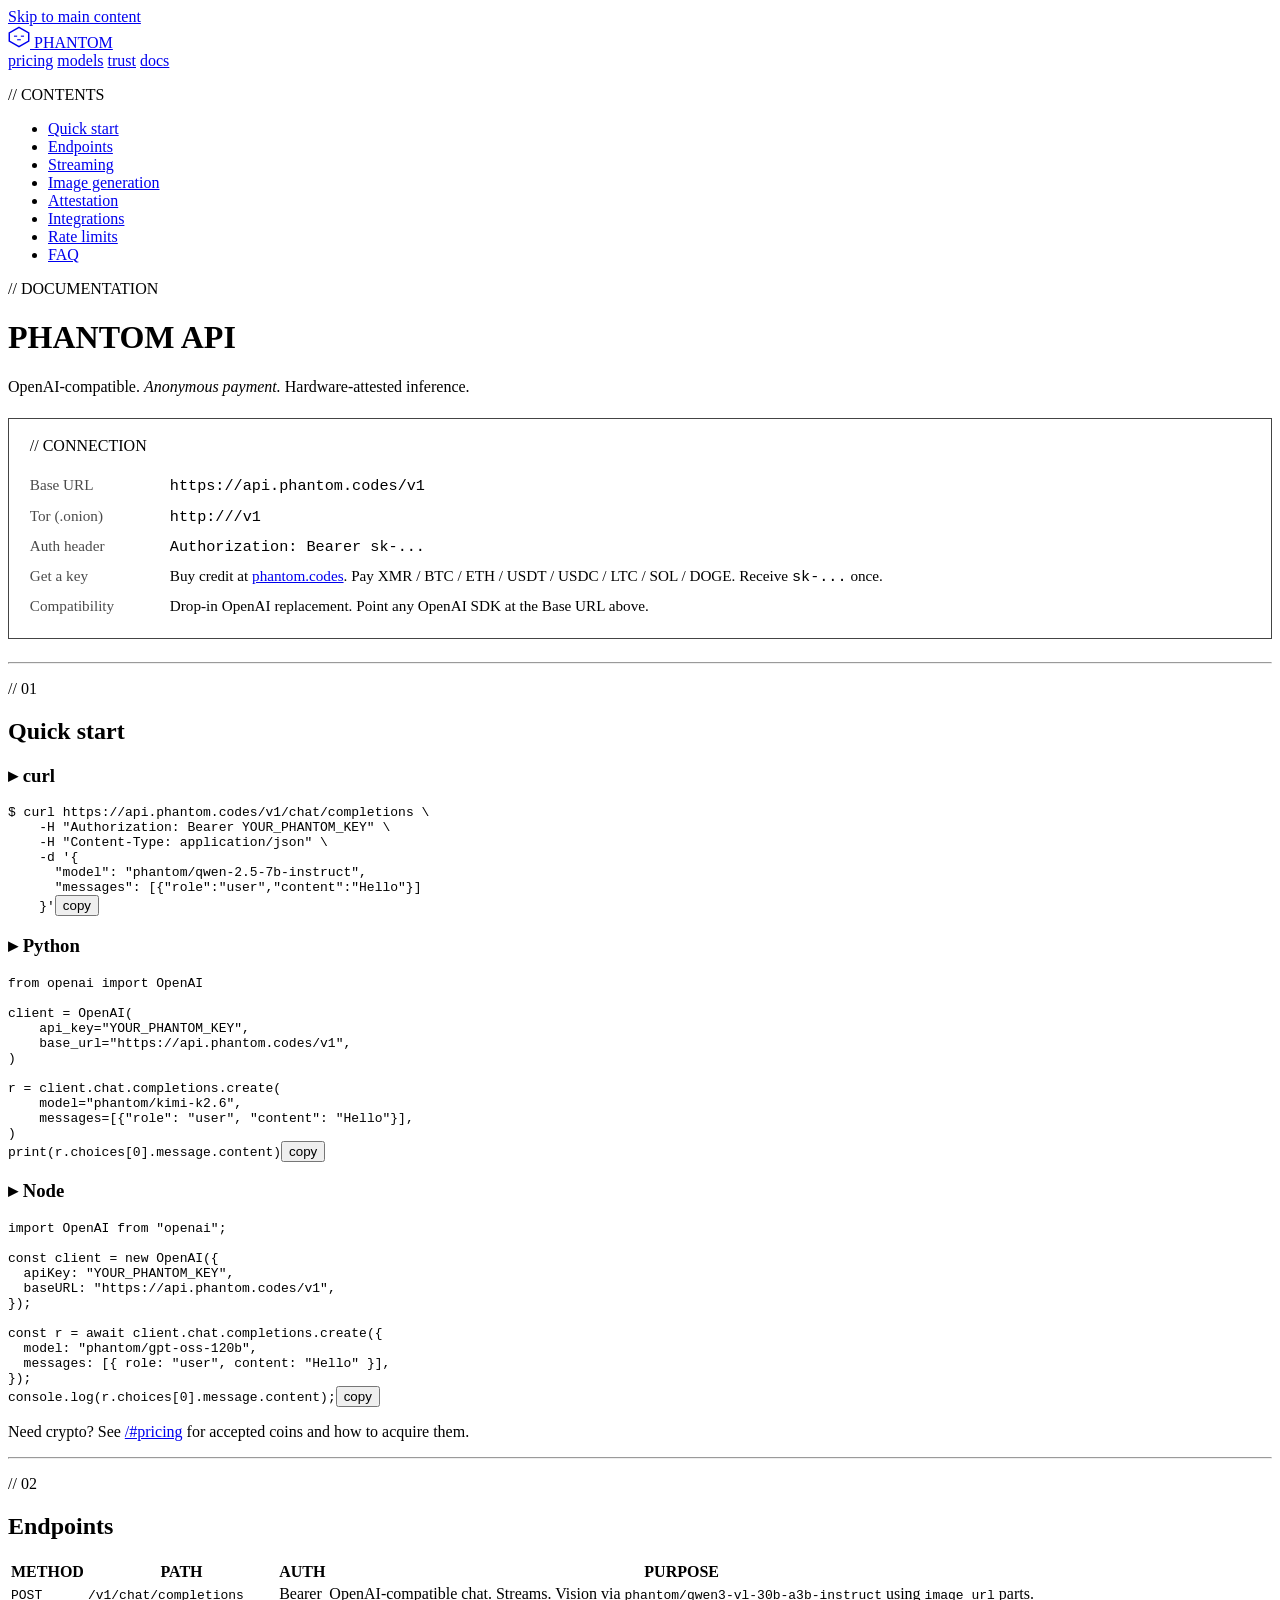
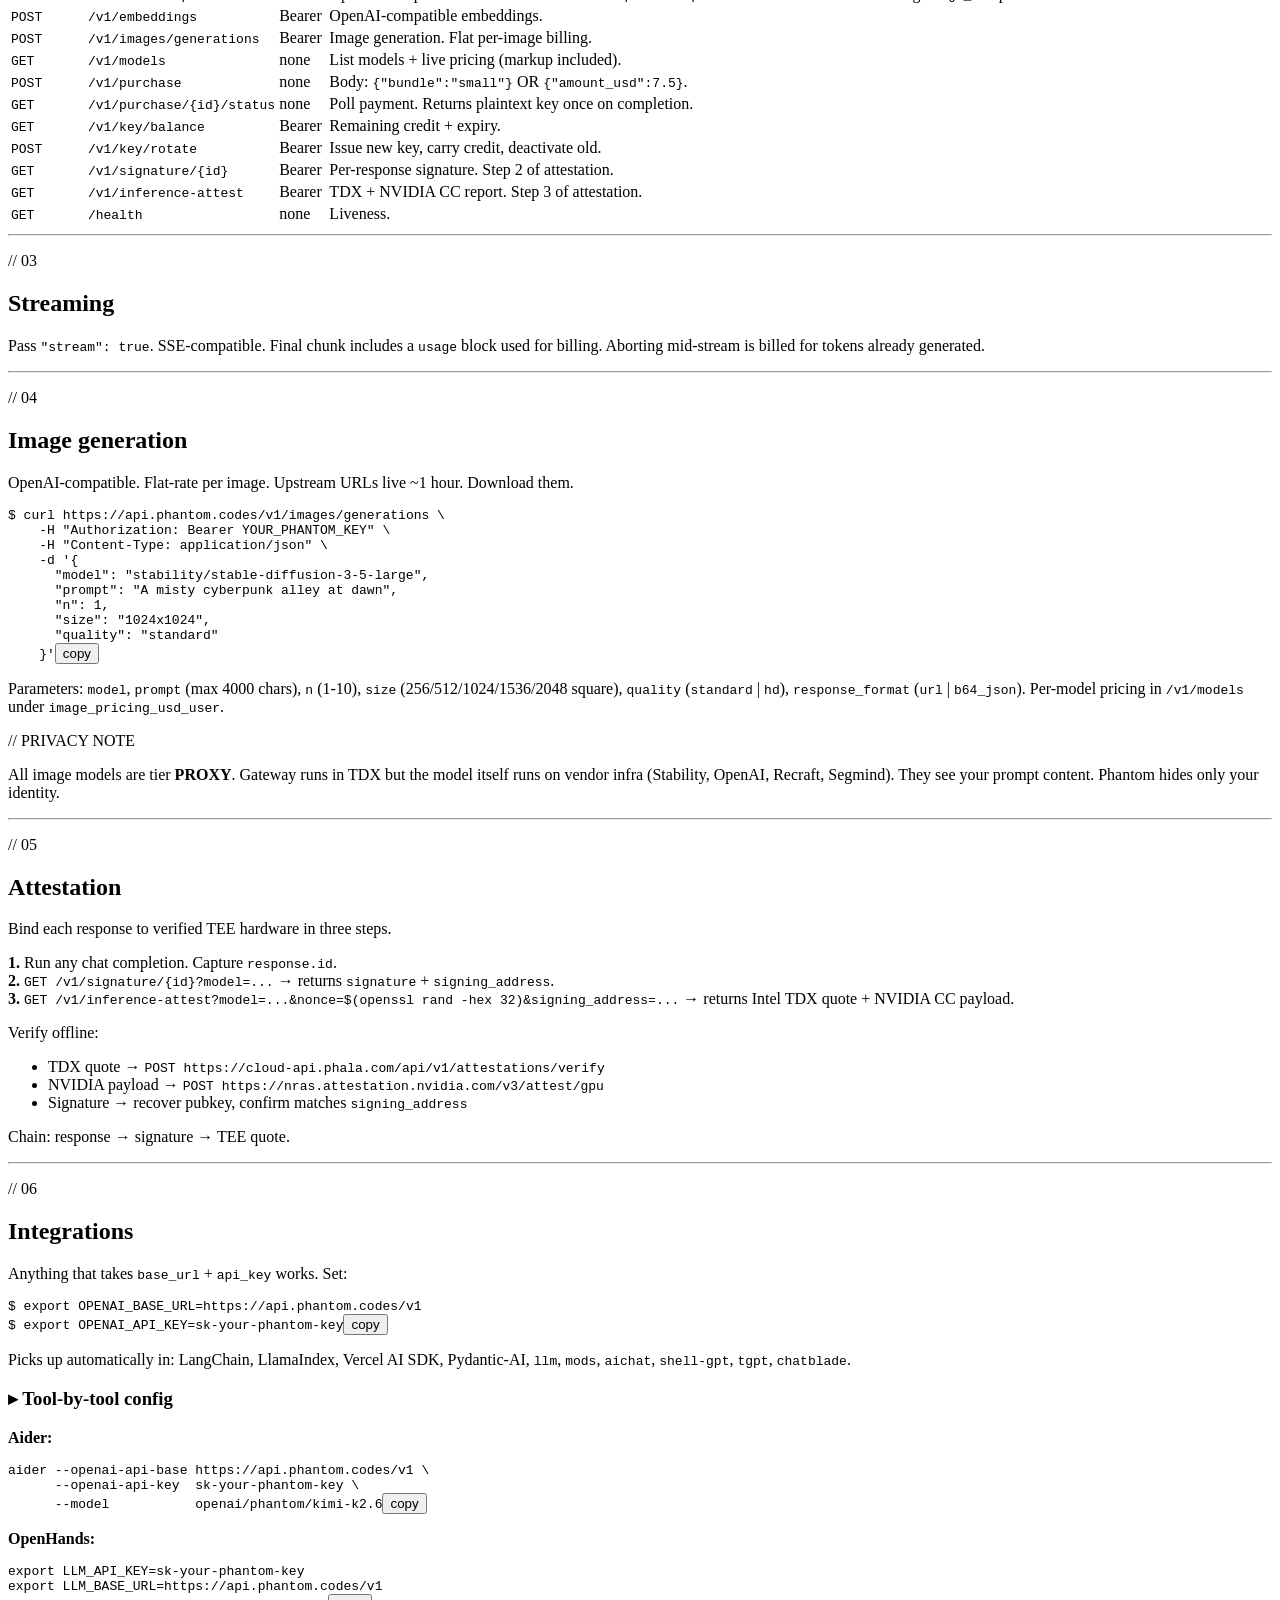
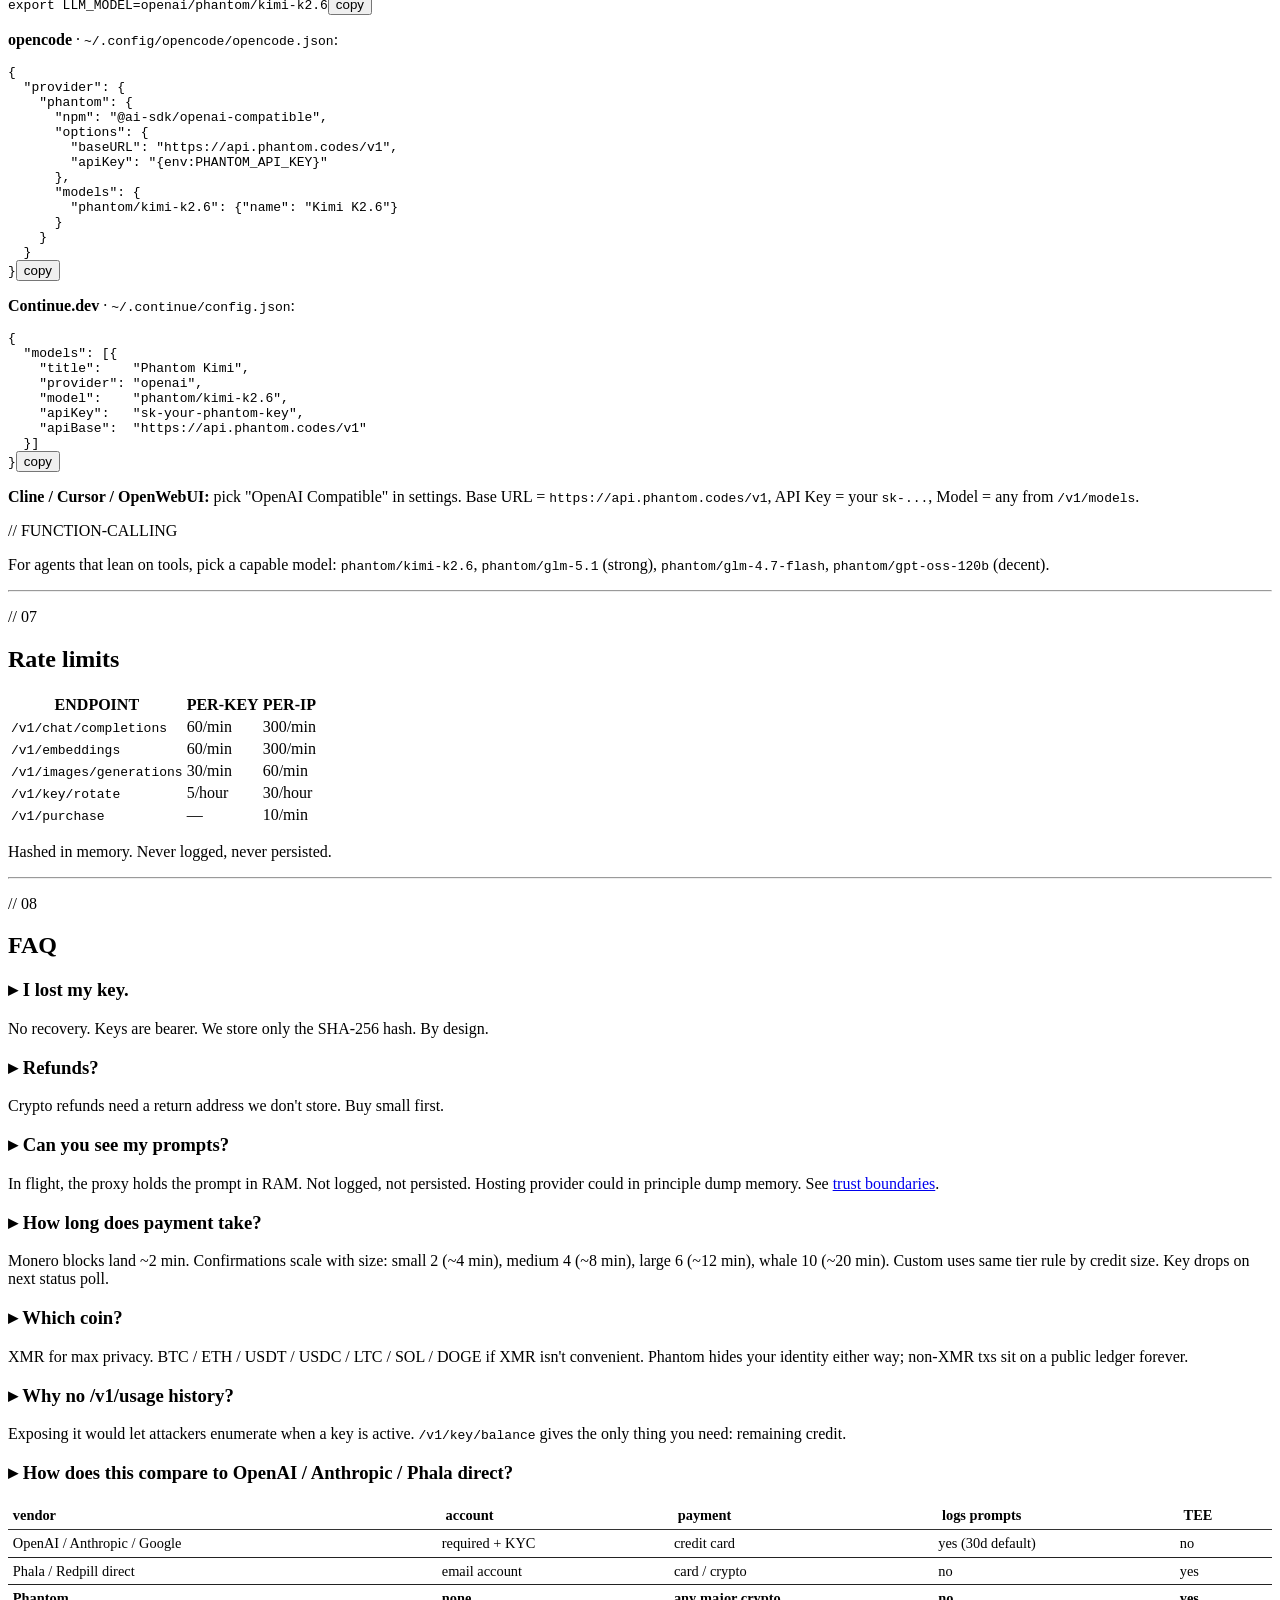
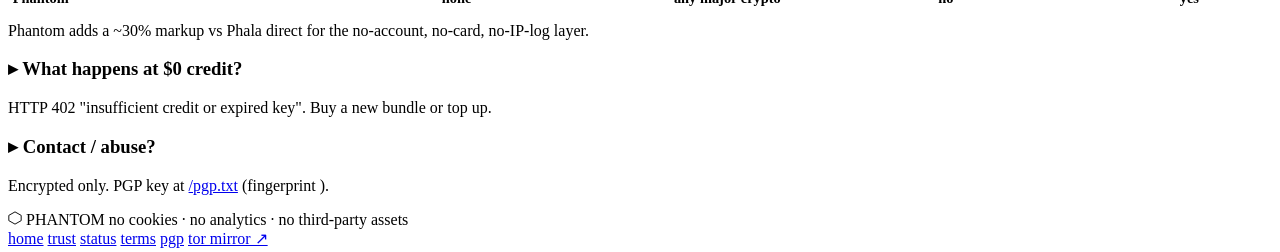
==== frontend/docs.html @ 1135050c "initial public release OpenAI-compatible anonymous AI inference proxy. Pay any major crypto, get an " ====
<!doctype html>
<html lang="en">
<head>
<meta charset="utf-8">
<meta name="viewport" content="width=device-width,initial-scale=1">
<meta name="referrer" content="no-referrer">
<meta name="theme-color" content="#0a0a0c">
<title>PHANTOM // docs</title>
<meta name="description" content="Phantom API documentation. OpenAI-compatible. Curated TEE-attested models. Pay any major crypto.">
<meta property="og:type" content="website">
<meta property="og:url" content="https://phantom.codes/docs.html">
<meta property="og:title" content="PHANTOM // docs">
<meta property="og:description" content="OpenAI-compatible API. Curated TEE-attested models. Pay XMR, BTC, ETH, USDT, USDC.">
<meta property="og:image" content="https://phantom.codes/og.png">
<meta property="og:image:width" content="1200">
<meta property="og:image:height" content="630">
<meta name="twitter:card" content="summary_large_image">
<meta name="twitter:title" content="PHANTOM // docs">
<meta name="twitter:description" content="OpenAI-compatible API. Curated TEE-attested models. Pay any major crypto.">
<meta name="twitter:image" content="https://phantom.codes/og.png">
<link rel="icon" type="image/svg+xml" href="/favicon.svg">
<link rel="canonical" href="https://phantom.codes/docs.html">
<link rel="stylesheet" href="/style.css?v=8">
</head>
<body>

<a class="skip-link" href="#main-content">Skip to main content</a>

<div class="scanlines" aria-hidden="true"></div>

<!-- ─── Top bar ─── -->
<nav class="topbar">
  <a href="/" class="brand" aria-label="Phantom home">
    <svg class="logo-mark" viewBox="0 0 24 24" width="22" height="22" aria-hidden="true">
      <path d="M12 1.5 L22.6 7.5 L22.6 16.5 L12 22.5 L1.4 16.5 L1.4 7.5 Z"
            fill="none" stroke="currentColor" stroke-width="1.6" stroke-linejoin="miter"/>
      <rect x="6.5" y="10.5" width="3.5" height="1.2" fill="currentColor"/>
      <rect x="14" y="10.5" width="3.5" height="1.2" fill="currentColor"/>
      <path d="M10 15 L14 15" stroke="currentColor" stroke-width="1.2"/>
    </svg>
    <span class="brand-text">PHANTOM</span>
  </a>
  <div class="navlinks">
    <a href="/#pricing">pricing</a>
    <a href="/#models">models</a>
    <a href="/#trust">trust</a>
    <a href="/docs.html">docs</a>
  </div>
</nav>

<!-- ─── Docs layout ─── -->
<div class="docs-layout">

  <!-- Sidebar TOC -->
  <aside class="docs-toc">
    <p class="toc-head">// CONTENTS</p>
    <ul>
      <li><a href="#quickstart">Quick start</a></li>
      <li><a href="#endpoints">Endpoints</a></li>
      <li><a href="#streaming">Streaming</a></li>
      <li><a href="#images">Image generation</a></li>
      <li><a href="#attestation">Attestation</a></li>
      <li><a href="#integrations">Integrations</a></li>
      <li><a href="#rate-limits">Rate limits</a></li>
      <li><a href="#faq">FAQ</a></li>
    </ul>
  </aside>

  <main class="docs-main" id="main-content">

    <header class="docs-header">
      <p class="section-eyebrow">// DOCUMENTATION</p>
      <h1 class="docs-h1">PHANTOM API</h1>
      <p class="docs-lead">OpenAI-compatible. <em>Anonymous payment.</em> Hardware-attested inference.</p>
    </header>

    <!-- ─── Connection info callout ─── -->
    <div class="callout callout-info" style="border:1px solid var(--c-line,#444); padding:1.1rem 1.3rem; margin:1.4rem 0; background:rgba(255,255,255,0.02);">
      <p class="section-eyebrow" style="margin-top:0;">// CONNECTION</p>
      <table style="border-collapse:collapse; width:100%; font-size:0.95rem;">
        <tr>
          <td style="padding:0.35rem 0; vertical-align:top; width:140px; opacity:0.7;">Base URL</td>
          <td style="padding:0.35rem 0;"><code>https://api.phantom.codes/v1</code></td>
        </tr>
        <tr>
          <td style="padding:0.35rem 0; vertical-align:top; opacity:0.7;">Tor (.onion)</td>
          <td style="padding:0.35rem 0; word-break:break-all;"><code>http://<your-onion-here.onion>/v1</code></td>
        </tr>
        <tr>
          <td style="padding:0.35rem 0; vertical-align:top; opacity:0.7;">Auth header</td>
          <td style="padding:0.35rem 0;"><code>Authorization: Bearer sk-...</code></td>
        </tr>
        <tr>
          <td style="padding:0.35rem 0; vertical-align:top; opacity:0.7;">Get a key</td>
          <td style="padding:0.35rem 0;">Buy credit at <a href="/">phantom.codes</a>. Pay XMR / BTC / ETH / USDT / USDC / LTC / SOL / DOGE. Receive <code>sk-...</code> once.</td>
        </tr>
        <tr>
          <td style="padding:0.35rem 0; vertical-align:top; opacity:0.7;">Compatibility</td>
          <td style="padding:0.35rem 0;">Drop-in OpenAI replacement. Point any OpenAI SDK at the Base URL above.</td>
        </tr>
      </table>
    </div>

    <hr class="rule">

    <!-- ─── Quick start ─── -->
    <section id="quickstart">
      <p class="section-eyebrow">// 01</p>
      <h2 class="docs-h2">Quick start</h2>

      <h3 class="docs-h3">▸ curl</h3>
<pre class="codeblock"><code><span class="c-mute">$</span> curl <span class="c-str">https://api.phantom.codes/v1/chat/completions</span> \
    -H <span class="c-str">"Authorization: Bearer YOUR_PHANTOM_KEY"</span> \
    -H <span class="c-str">"Content-Type: application/json"</span> \
    -d <span class="c-str">'{
      "model": "phantom/qwen-2.5-7b-instruct",
      "messages": [{"role":"user","content":"Hello"}]
    }'</span></code></pre>

      <h3 class="docs-h3">▸ Python</h3>
<pre class="codeblock"><code><span class="c-kw">from</span> openai <span class="c-kw">import</span> OpenAI

client = OpenAI(
    api_key=<span class="c-str">"YOUR_PHANTOM_KEY"</span>,
    base_url=<span class="c-str">"https://api.phantom.codes/v1"</span>,
)

r = client.chat.completions.create(
    model=<span class="c-str">"phantom/kimi-k2.6"</span>,
    messages=[{<span class="c-str">"role"</span>: <span class="c-str">"user"</span>, <span class="c-str">"content"</span>: <span class="c-str">"Hello"</span>}],
)
print(r.choices[<span class="c-num">0</span>].message.content)</code></pre>

      <h3 class="docs-h3">▸ Node</h3>
<pre class="codeblock"><code><span class="c-kw">import</span> OpenAI <span class="c-kw">from</span> <span class="c-str">"openai"</span>;

<span class="c-kw">const</span> client = <span class="c-kw">new</span> OpenAI({
  apiKey: <span class="c-str">"YOUR_PHANTOM_KEY"</span>,
  baseURL: <span class="c-str">"https://api.phantom.codes/v1"</span>,
});

<span class="c-kw">const</span> r = <span class="c-kw">await</span> client.chat.completions.create({
  model: <span class="c-str">"phantom/gpt-oss-120b"</span>,
  messages: [{ role: <span class="c-str">"user"</span>, content: <span class="c-str">"Hello"</span> }],
});
console.log(r.choices[<span class="c-num">0</span>].message.content);</code></pre>

      <p class="muted">Need crypto? See <a href="/#pricing">/#pricing</a> for accepted coins and how to acquire them.</p>
    </section>

    <hr class="rule">

    <!-- ─── Endpoints ─── -->
    <section id="endpoints">
      <p class="section-eyebrow">// 02</p>
      <h2 class="docs-h2">Endpoints</h2>
      <div class="table-wrap">
        <table>
          <thead><tr><th>METHOD</th><th>PATH</th><th>AUTH</th><th>PURPOSE</th></tr></thead>
          <tbody>
            <tr><td><code>POST</code></td><td><code>/v1/chat/completions</code></td><td>Bearer</td><td>OpenAI-compatible chat. Streams. Vision via <code>phantom/qwen3-vl-30b-a3b-instruct</code> using <code>image_url</code> parts.</td></tr>
            <tr><td><code>POST</code></td><td><code>/v1/embeddings</code></td><td>Bearer</td><td>OpenAI-compatible embeddings.</td></tr>
            <tr><td><code>POST</code></td><td><code>/v1/images/generations</code></td><td>Bearer</td><td>Image generation. Flat per-image billing.</td></tr>
            <tr><td><code>GET</code></td><td><code>/v1/models</code></td><td>none</td><td>List models + live pricing (markup included).</td></tr>
            <tr><td><code>POST</code></td><td><code>/v1/purchase</code></td><td>none</td><td>Body: <code>{"bundle":"small"}</code> OR <code>{"amount_usd":7.5}</code>.</td></tr>
            <tr><td><code>GET</code></td><td><code>/v1/purchase/{id}/status</code></td><td>none</td><td>Poll payment. Returns plaintext key once on completion.</td></tr>
            <tr><td><code>GET</code></td><td><code>/v1/key/balance</code></td><td>Bearer</td><td>Remaining credit + expiry.</td></tr>
            <tr><td><code>POST</code></td><td><code>/v1/key/rotate</code></td><td>Bearer</td><td>Issue new key, carry credit, deactivate old.</td></tr>
            <tr><td><code>GET</code></td><td><code>/v1/signature/{id}</code></td><td>Bearer</td><td>Per-response signature. Step 2 of attestation.</td></tr>
            <tr><td><code>GET</code></td><td><code>/v1/inference-attest</code></td><td>Bearer</td><td>TDX + NVIDIA CC report. Step 3 of attestation.</td></tr>
            <tr><td><code>GET</code></td><td><code>/health</code></td><td>none</td><td>Liveness.</td></tr>
          </tbody>
        </table>
      </div>
    </section>

    <hr class="rule">

    <!-- ─── Streaming ─── -->
    <section id="streaming">
      <p class="section-eyebrow">// 03</p>
      <h2 class="docs-h2">Streaming</h2>
      <p>Pass <code>"stream": true</code>. SSE-compatible. Final chunk includes a <code>usage</code> block used for billing. Aborting mid-stream is billed for tokens already generated.</p>
    </section>

    <hr class="rule">

    <!-- ─── Image generation ─── -->
    <section id="images">
      <p class="section-eyebrow">// 04</p>
      <h2 class="docs-h2">Image generation</h2>
      <p>OpenAI-compatible. Flat-rate per image. Upstream URLs live ~1 hour. Download them.</p>

<pre class="codeblock"><code><span class="c-mute">$</span> curl <span class="c-str">https://api.phantom.codes/v1/images/generations</span> \
    -H <span class="c-str">"Authorization: Bearer YOUR_PHANTOM_KEY"</span> \
    -H <span class="c-str">"Content-Type: application/json"</span> \
    -d <span class="c-str">'{
      "model": "stability/stable-diffusion-3-5-large",
      "prompt": "A misty cyberpunk alley at dawn",
      "n": 1,
      "size": "1024x1024",
      "quality": "standard"
    }'</span></code></pre>

      <p>Parameters: <code>model</code>, <code>prompt</code> (max 4000 chars), <code>n</code> (1-10), <code>size</code> (256/512/1024/1536/2048 square), <code>quality</code> (<code>standard</code> | <code>hd</code>), <code>response_format</code> (<code>url</code> | <code>b64_json</code>). Per-model pricing in <code>/v1/models</code> under <code>image_pricing_usd_user</code>.</p>

      <div class="callout">
        <p class="callout-head">// PRIVACY NOTE</p>
        <p>All image models are tier <strong>PROXY</strong>. Gateway runs in TDX but the model itself runs on vendor infra (Stability, OpenAI, Recraft, Segmind). They see your prompt content. Phantom hides only your identity.</p>
      </div>
    </section>

    <hr class="rule">

    <!-- ─── Attestation ─── -->
    <section id="attestation">
      <p class="section-eyebrow">// 05</p>
      <h2 class="docs-h2">Attestation</h2>
      <p>Bind each response to verified TEE hardware in three steps.</p>

      <p><strong>1.</strong> Run any chat completion. Capture <code>response.id</code>.<br>
      <strong>2.</strong> <code>GET /v1/signature/{id}?model=...</code> → returns <code>signature</code> + <code>signing_address</code>.<br>
      <strong>3.</strong> <code>GET /v1/inference-attest?model=...&amp;nonce=$(openssl rand -hex 32)&amp;signing_address=...</code> → returns Intel TDX quote + NVIDIA CC payload.</p>

      <p>Verify offline:</p>
      <ul class="bullet">
        <li>TDX quote → <code>POST https://cloud-api.phala.com/api/v1/attestations/verify</code></li>
        <li>NVIDIA payload → <code>POST https://nras.attestation.nvidia.com/v3/attest/gpu</code></li>
        <li>Signature → recover pubkey, confirm matches <code>signing_address</code></li>
      </ul>
      <p>Chain: response → signature → TEE quote.</p>
    </section>

    <hr class="rule">

    <!-- ─── Integrations ─── -->
    <section id="integrations">
      <p class="section-eyebrow">// 06</p>
      <h2 class="docs-h2">Integrations</h2>
      <p>Anything that takes <code>base_url</code> + <code>api_key</code> works. Set:</p>
<pre class="codeblock"><code><span class="c-mute">$</span> export OPENAI_BASE_URL=<span class="c-str">https://api.phantom.codes/v1</span>
<span class="c-mute">$</span> export OPENAI_API_KEY=<span class="c-str">sk-your-phantom-key</span></code></pre>
      <p>Picks up automatically in: LangChain, LlamaIndex, Vercel AI SDK, Pydantic-AI, <code>llm</code>, <code>mods</code>, <code>aichat</code>, <code>shell-gpt</code>, <code>tgpt</code>, <code>chatblade</code>.</p>

      <h3 class="docs-h3">▸ Tool-by-tool config</h3>

      <p><strong>Aider:</strong></p>
<pre class="codeblock"><code>aider --openai-api-base <span class="c-str">https://api.phantom.codes/v1</span> \
      --openai-api-key  <span class="c-str">sk-your-phantom-key</span> \
      --model           <span class="c-str">openai/phantom/kimi-k2.6</span></code></pre>

      <p><strong>OpenHands:</strong></p>
<pre class="codeblock"><code>export LLM_API_KEY=<span class="c-str">sk-your-phantom-key</span>
export LLM_BASE_URL=<span class="c-str">https://api.phantom.codes/v1</span>
export LLM_MODEL=<span class="c-str">openai/phantom/kimi-k2.6</span></code></pre>

      <p><strong>opencode</strong> · <code>~/.config/opencode/opencode.json</code>:</p>
<pre class="codeblock"><code>{
  <span class="c-key">"provider"</span>: {
    <span class="c-key">"phantom"</span>: {
      <span class="c-key">"npm"</span>: <span class="c-str">"@ai-sdk/openai-compatible"</span>,
      <span class="c-key">"options"</span>: {
        <span class="c-key">"baseURL"</span>: <span class="c-str">"https://api.phantom.codes/v1"</span>,
        <span class="c-key">"apiKey"</span>: <span class="c-str">"{env:PHANTOM_API_KEY}"</span>
      },
      <span class="c-key">"models"</span>: {
        <span class="c-str">"phantom/kimi-k2.6"</span>: {<span class="c-key">"name"</span>: <span class="c-str">"Kimi K2.6"</span>}
      }
    }
  }
}</code></pre>

      <p><strong>Continue.dev</strong> · <code>~/.continue/config.json</code>:</p>
<pre class="codeblock"><code>{
  <span class="c-key">"models"</span>: [{
    <span class="c-key">"title"</span>:    <span class="c-str">"Phantom Kimi"</span>,
    <span class="c-key">"provider"</span>: <span class="c-str">"openai"</span>,
    <span class="c-key">"model"</span>:    <span class="c-str">"phantom/kimi-k2.6"</span>,
    <span class="c-key">"apiKey"</span>:   <span class="c-str">"sk-your-phantom-key"</span>,
    <span class="c-key">"apiBase"</span>:  <span class="c-str">"https://api.phantom.codes/v1"</span>
  }]
}</code></pre>

      <p><strong>Cline / Cursor / OpenWebUI:</strong> pick "OpenAI Compatible" in settings. Base URL = <code>https://api.phantom.codes/v1</code>, API Key = your <code>sk-...</code>, Model = any from <code>/v1/models</code>.</p>

      <div class="callout">
        <p class="callout-head">// FUNCTION-CALLING</p>
        <p>For agents that lean on tools, pick a capable model: <code>phantom/kimi-k2.6</code>, <code>phantom/glm-5.1</code> (strong), <code>phantom/glm-4.7-flash</code>, <code>phantom/gpt-oss-120b</code> (decent).</p>
      </div>
    </section>

    <hr class="rule">

    <!-- ─── Rate limits ─── -->
    <section id="rate-limits">
      <p class="section-eyebrow">// 07</p>
      <h2 class="docs-h2">Rate limits</h2>
      <div class="table-wrap">
        <table>
          <thead><tr><th>ENDPOINT</th><th>PER-KEY</th><th>PER-IP</th></tr></thead>
          <tbody>
            <tr><td><code>/v1/chat/completions</code></td><td>60/min</td><td>300/min</td></tr>
            <tr><td><code>/v1/embeddings</code></td><td>60/min</td><td>300/min</td></tr>
            <tr><td><code>/v1/images/generations</code></td><td>30/min</td><td>60/min</td></tr>
            <tr><td><code>/v1/key/rotate</code></td><td>5/hour</td><td>30/hour</td></tr>
            <tr><td><code>/v1/purchase</code></td><td>—</td><td>10/min</td></tr>
          </tbody>
        </table>
      </div>
      <p class="muted">Hashed in memory. Never logged, never persisted.</p>
    </section>

    <hr class="rule">

    <!-- ─── FAQ ─── -->
    <section id="faq">
      <p class="section-eyebrow">// 08</p>
      <h2 class="docs-h2">FAQ</h2>

      <div class="faq">
        <h3 class="docs-h3">▸ I lost my key.</h3>
        <p>No recovery. Keys are bearer. We store only the SHA-256 hash. By design.</p>
      </div>
      <div class="faq">
        <h3 class="docs-h3">▸ Refunds?</h3>
        <p>Crypto refunds need a return address we don't store. Buy small first.</p>
      </div>
      <div class="faq">
        <h3 class="docs-h3">▸ Can you see my prompts?</h3>
        <p>In flight, the proxy holds the prompt in RAM. Not logged, not persisted. Hosting provider could in principle dump memory. See <a href="/#trust">trust boundaries</a>.</p>
      </div>
      <div class="faq">
        <h3 class="docs-h3">▸ How long does payment take?</h3>
        <p>Monero blocks land ~2 min. Confirmations scale with size: small 2 (~4 min), medium 4 (~8 min), large 6 (~12 min), whale 10 (~20 min). Custom uses same tier rule by credit size. Key drops on next status poll.</p>
      </div>
      <div class="faq">
        <h3 class="docs-h3">▸ Which coin?</h3>
        <p>XMR for max privacy. BTC / ETH / USDT / USDC / LTC / SOL / DOGE if XMR isn't convenient. Phantom hides your identity either way; non-XMR txs sit on a public ledger forever.</p>
      </div>
      <div class="faq">
        <h3 class="docs-h3">▸ Why no /v1/usage history?</h3>
        <p>Exposing it would let attackers enumerate when a key is active. <code>/v1/key/balance</code> gives the only thing you need: remaining credit.</p>
      </div>
      <div class="faq">
        <h3 class="docs-h3">▸ How does this compare to OpenAI / Anthropic / Phala direct?</h3>
        <div class="table-wrap" style="margin-top:.5rem;">
          <table style="width:100%; border-collapse: collapse; font-size: 0.9rem;">
            <tr style="border-bottom: 1px solid #333;">
              <th style="text-align: left; padding: 0.3rem;">vendor</th>
              <th style="text-align: left; padding: 0.3rem;">account</th>
              <th style="text-align: left; padding: 0.3rem;">payment</th>
              <th style="text-align: left; padding: 0.3rem;">logs prompts</th>
              <th style="text-align: left; padding: 0.3rem;">TEE</th>
            </tr>
            <tr style="border-bottom: 1px solid #222;"><td style="padding:.3rem;">OpenAI / Anthropic / Google</td><td>required + KYC</td><td>credit card</td><td>yes (30d default)</td><td>no</td></tr>
            <tr style="border-bottom: 1px solid #222;"><td style="padding:.3rem;">Phala / Redpill direct</td><td>email account</td><td>card / crypto</td><td>no</td><td>yes</td></tr>
            <tr><td style="padding:.3rem;"><strong>Phantom</strong></td><td><strong>none</strong></td><td><strong>any major crypto</strong></td><td><strong>no</strong></td><td><strong>yes</strong></td></tr>
          </table>
        </div>
        <p style="margin-top: 0.6rem;">Phantom adds a ~30% markup vs Phala direct for the no-account, no-card, no-IP-log layer.</p>
      </div>
      <div class="faq">
        <h3 class="docs-h3">▸ What happens at $0 credit?</h3>
        <p>HTTP 402 "insufficient credit or expired key". Buy a new bundle or top up.</p>
      </div>
      <div class="faq">
        <h3 class="docs-h3">▸ Contact / abuse?</h3>
        <p>Encrypted only. PGP key at <a href="/pgp.txt">/pgp.txt</a> (fingerprint <code><YOUR-PGP-FINGERPRINT></code>).</p>
      </div>
    </section>

  </main>
</div>

<footer>
  <div class="foot-row">
    <span class="brand-foot">
      <svg viewBox="0 0 24 24" width="14" height="14" aria-hidden="true">
        <path d="M12 1.5 L22.6 7.5 L22.6 16.5 L12 22.5 L1.4 16.5 L1.4 7.5 Z" fill="none" stroke="currentColor" stroke-width="1.6"/>
      </svg>
      PHANTOM
    </span>
    <span class="muted">no cookies · no analytics · no third-party assets</span>
  </div>
  <div class="foot-row foot-links">
    <a href="/">home</a>
    <a href="/#trust">trust</a>
    <a href="/health">status</a>
    <a href="/terms.html">terms</a>
    <a href="/pgp.txt">pgp</a>
    <a href="http://<your-onion-here.onion>/" rel="noreferrer">tor mirror ↗</a>
  </div>
</footer>

<script>
// Wire a "copy" button onto every <pre class="codeblock"> on the page.
(() => {
  const blocks = document.querySelectorAll("pre.codeblock");
  blocks.forEach((pre) => {
    if (pre.dataset.copyWired) return;
    pre.dataset.copyWired = "1";
    const btn = document.createElement("button");
    btn.type = "button";
    btn.className = "block-copy";
    btn.setAttribute("aria-label", "Copy snippet to clipboard");
    btn.textContent = "copy";
    btn.addEventListener("click", () => {
      const code = pre.querySelector("code") || pre;
      const text = code.textContent || "";
      navigator.clipboard.writeText(text).then(() => {
        btn.textContent = "copied ✓";
        btn.classList.add("ok");
        setTimeout(() => {
          btn.textContent = "copy";
          btn.classList.remove("ok");
        }, 1500);
      }).catch(() => {
        btn.textContent = "failed";
        setTimeout(() => (btn.textContent = "copy"), 1500);
      });
    });
    pre.appendChild(btn);
  });
})();
</script>

</body>
</html>
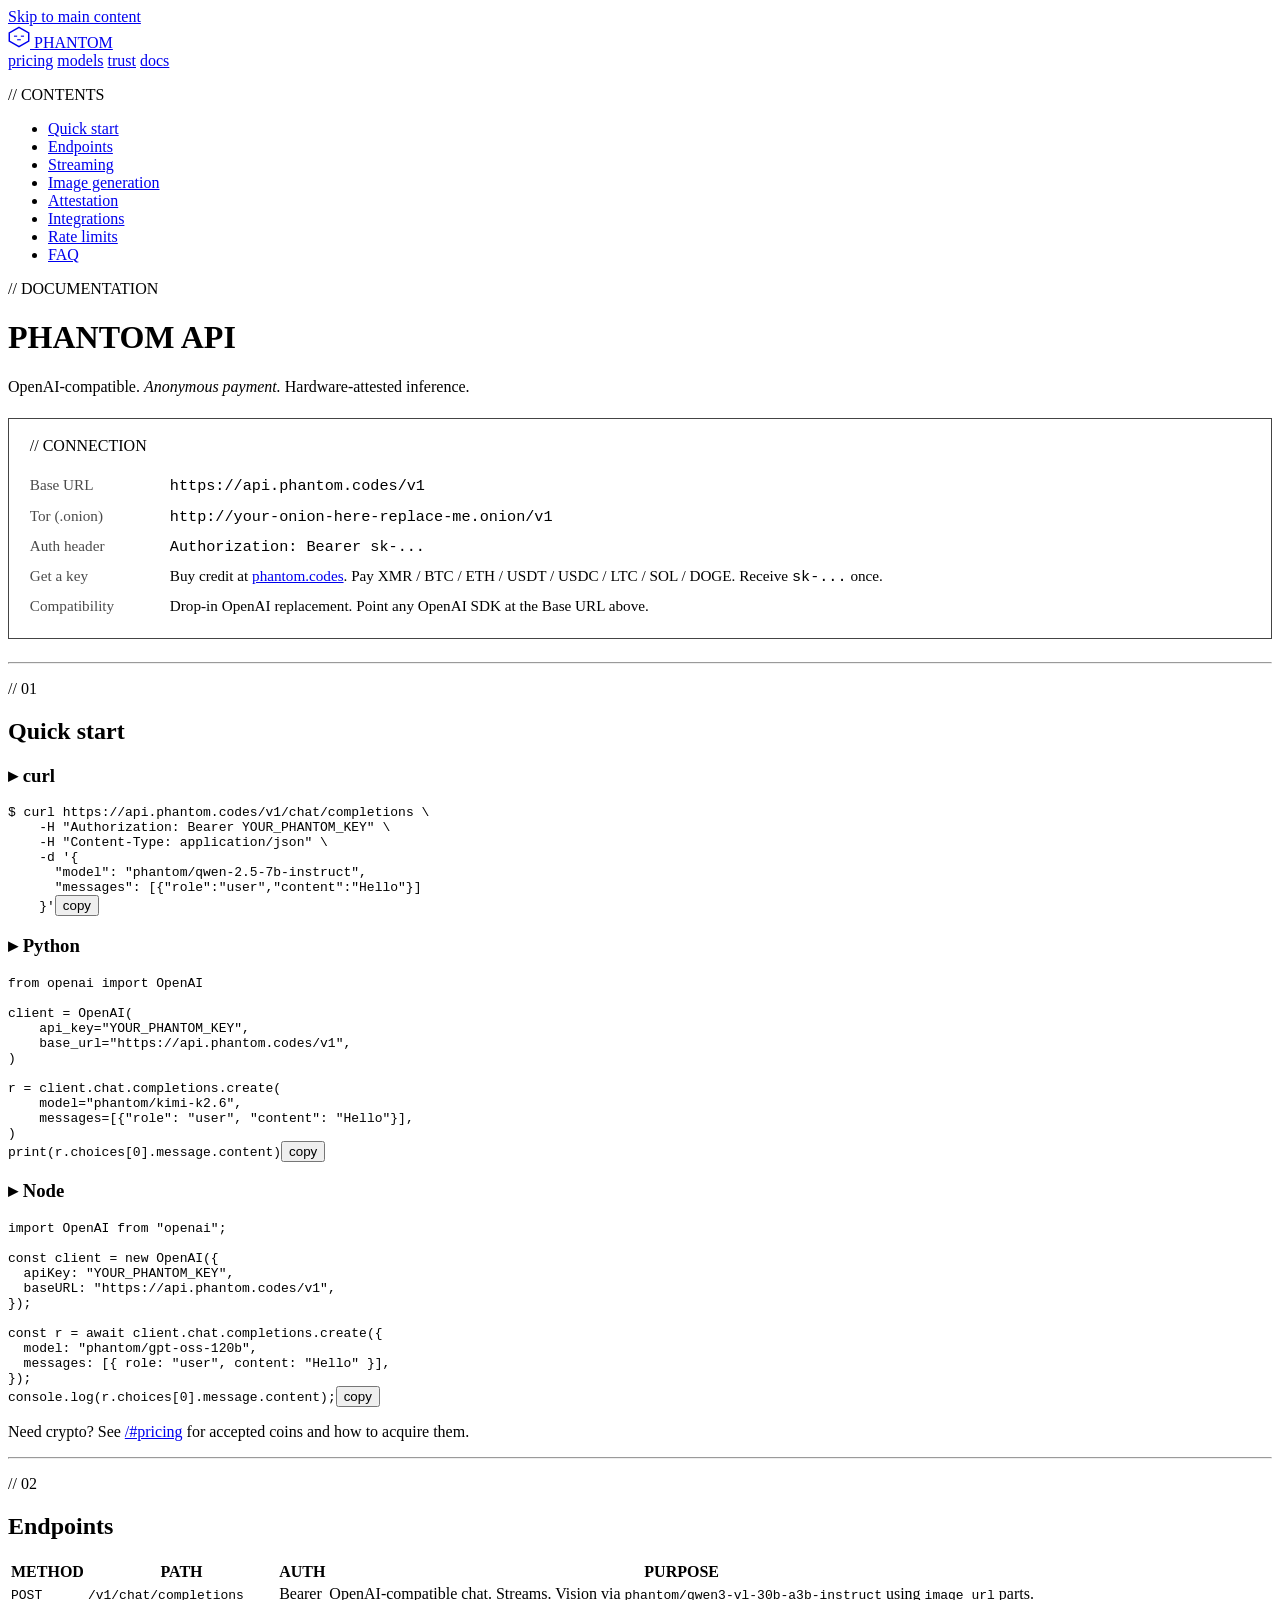
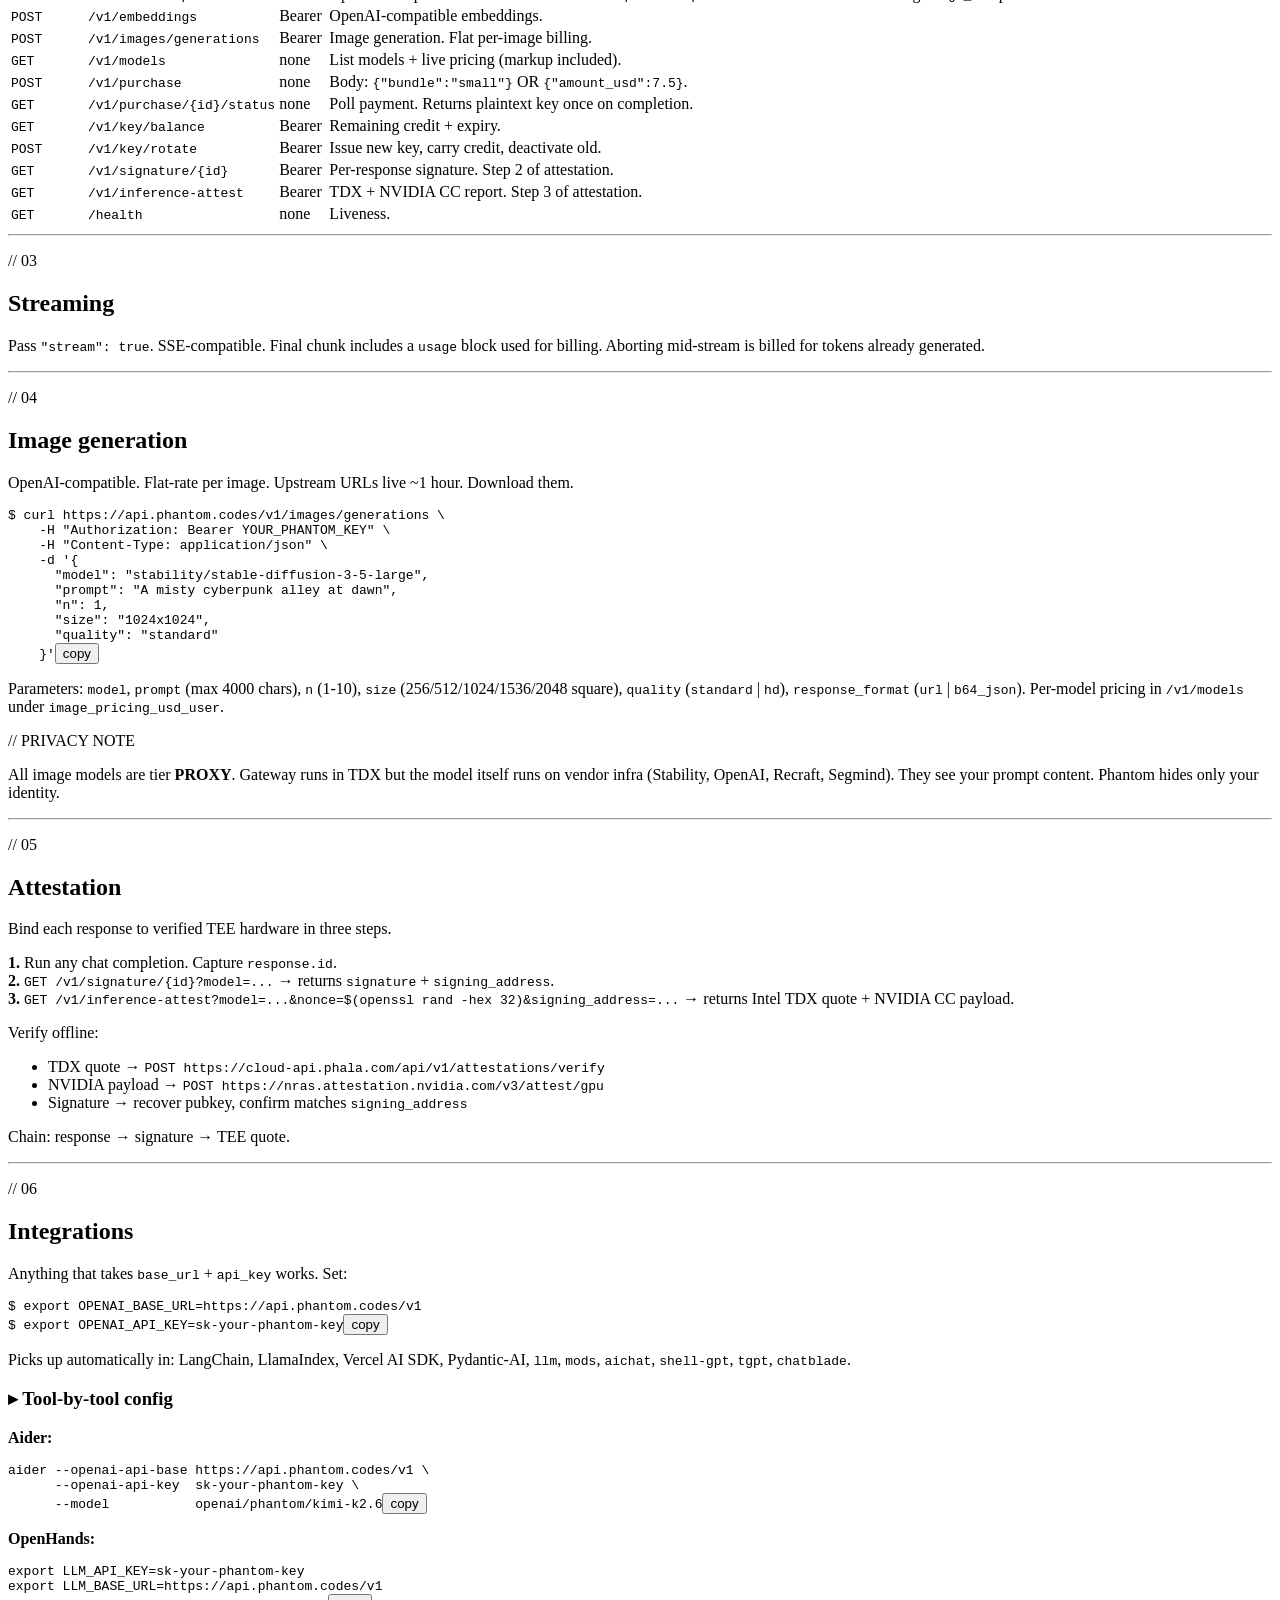
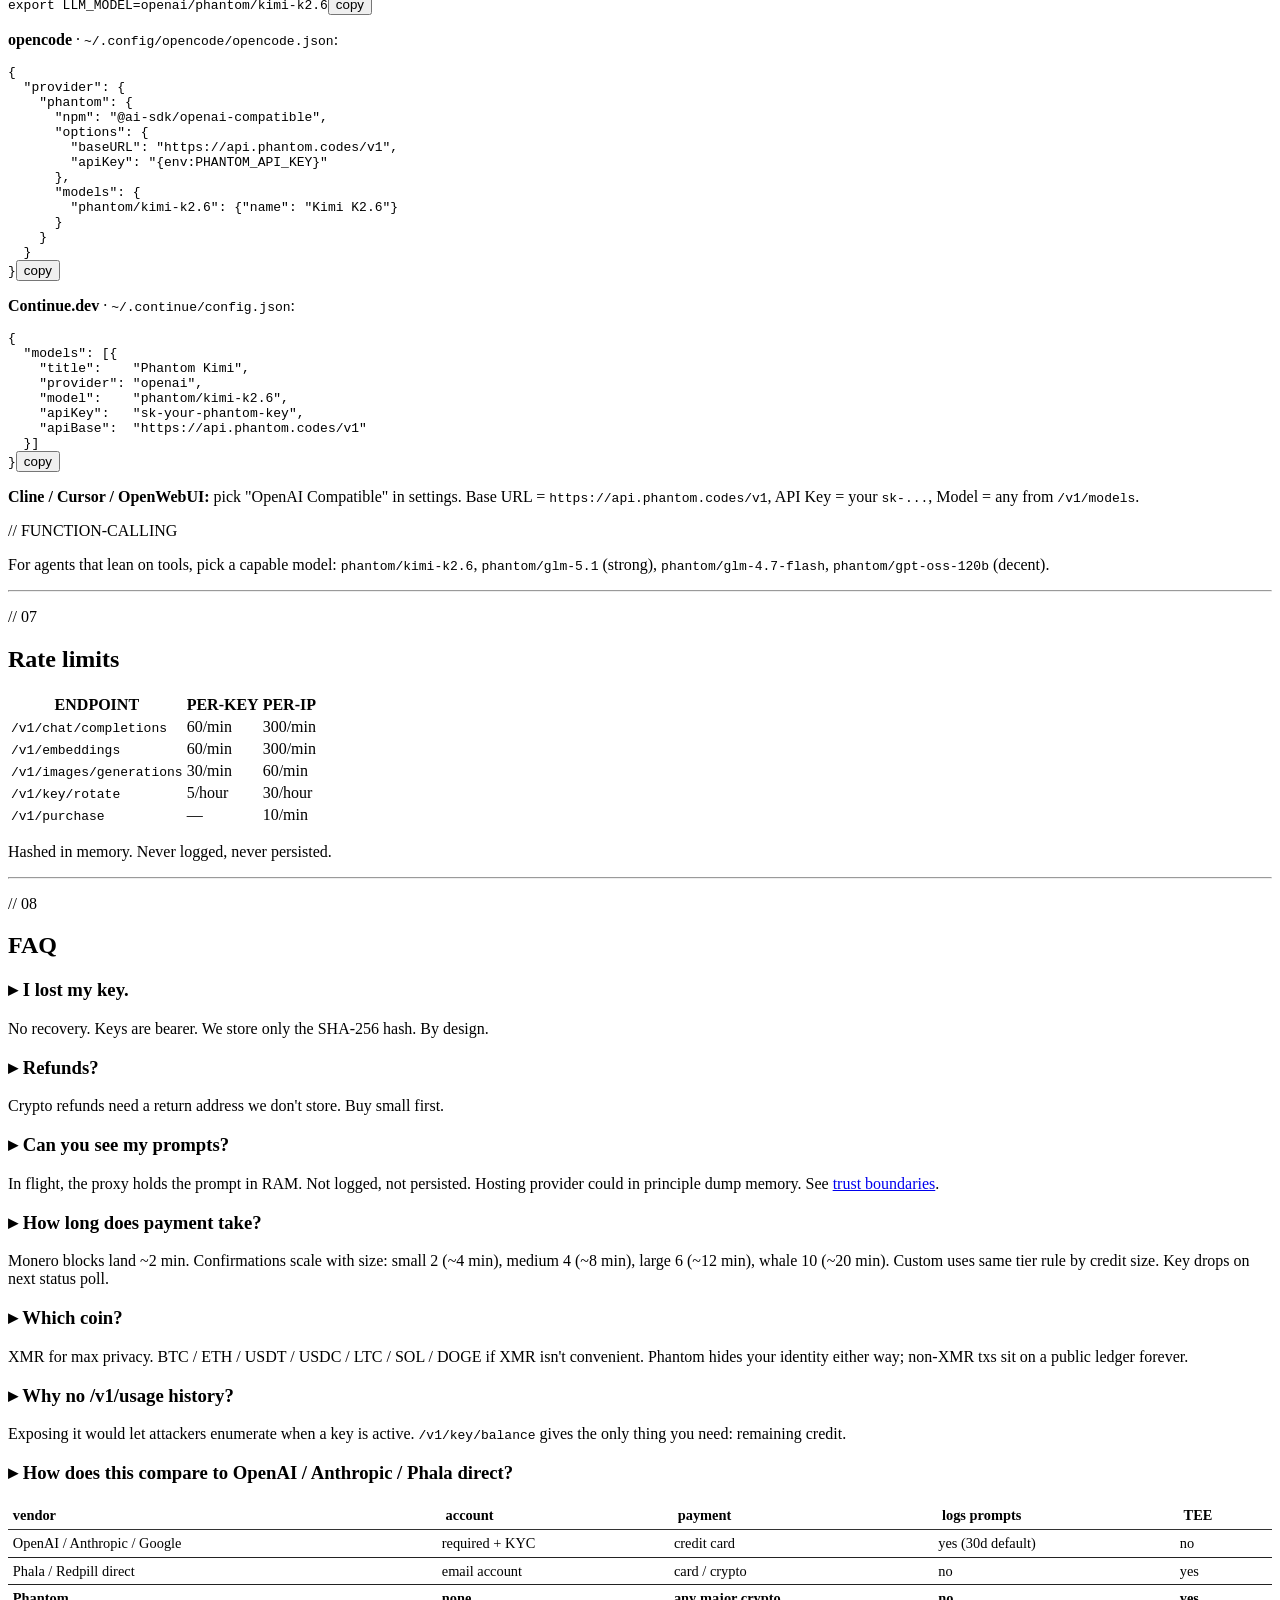
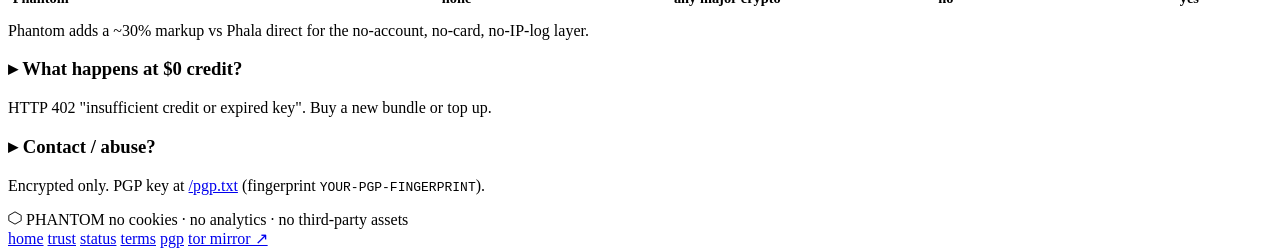
==== commit 0c70f1a6: "simplify: NowPayments-only payment rail Drop legacy_xmr (operator wallet over Tor), monero_pay (self" ====
--- a/frontend/docs.html
+++ b/frontend/docs.html
@@ -84,7 +84,7 @@
         </tr>
         <tr>
           <td style="padding:0.35rem 0; vertical-align:top; opacity:0.7;">Tor (.onion)</td>
-          <td style="padding:0.35rem 0; word-break:break-all;"><code>http://<your-onion-here.onion>/v1</code></td>
+          <td style="padding:0.35rem 0; word-break:break-all;"><code>http://your-onion-here-replace-me.onion/v1</code></td>
         </tr>
         <tr>
           <td style="padding:0.35rem 0; vertical-align:top; opacity:0.7;">Auth header</td>
@@ -365,7 +365,7 @@
       </div>
       <div class="faq">
         <h3 class="docs-h3">▸ Contact / abuse?</h3>
-        <p>Encrypted only. PGP key at <a href="/pgp.txt">/pgp.txt</a> (fingerprint <code><YOUR-PGP-FINGERPRINT></code>).</p>
+        <p>Encrypted only. PGP key at <a href="/pgp.txt">/pgp.txt</a> (fingerprint <code>YOUR-PGP-FINGERPRINT</code>).</p>
       </div>
     </section>
 
@@ -388,7 +388,7 @@
     <a href="/health">status</a>
     <a href="/terms.html">terms</a>
     <a href="/pgp.txt">pgp</a>
-    <a href="http://<your-onion-here.onion>/" rel="noreferrer">tor mirror ↗</a>
+    <a href="http://your-onion-here-replace-me.onion/" rel="noreferrer">tor mirror ↗</a>
   </div>
 </footer>
 
